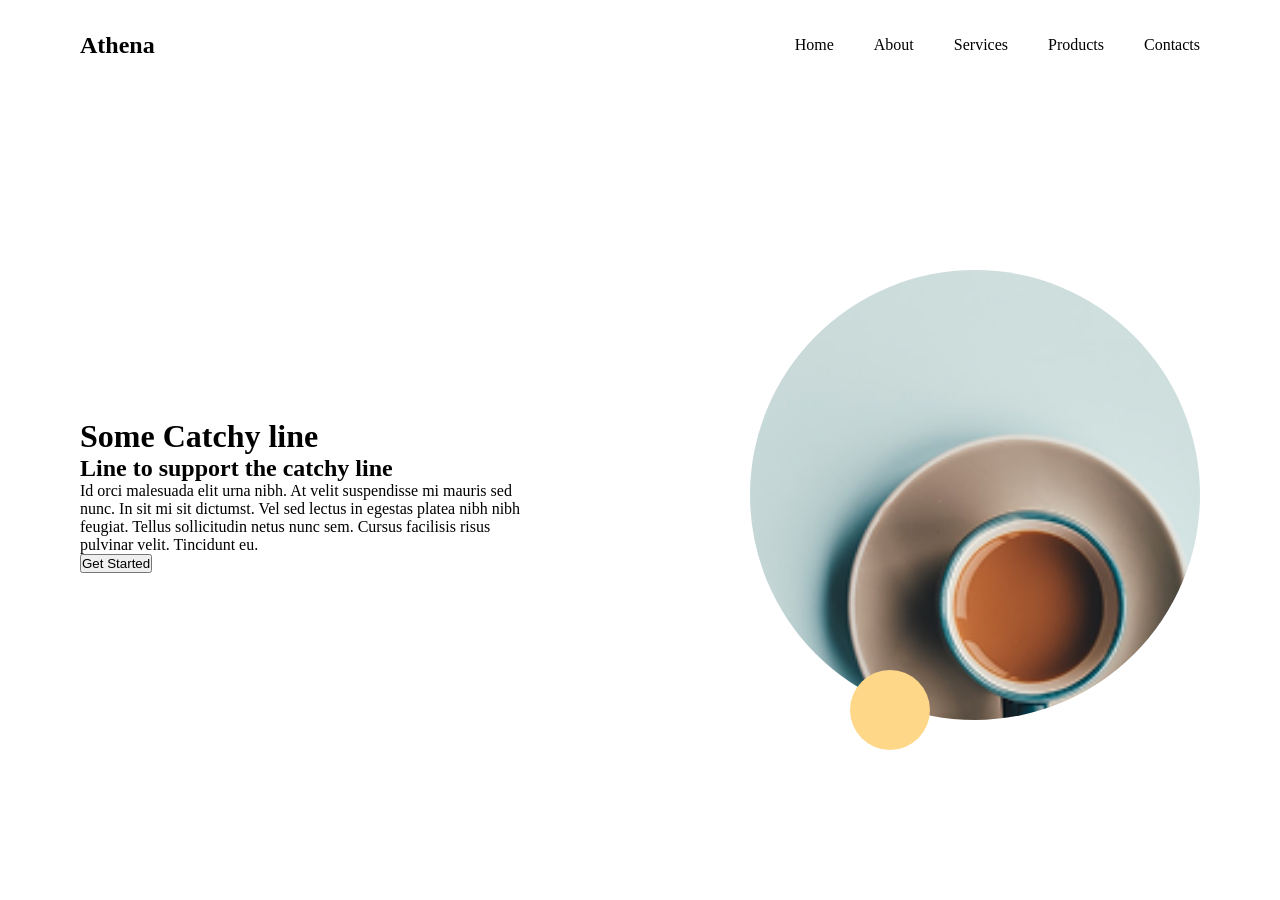
==== athena.html @ 3d7e08b1 "flex" ====
<!DOCTYPE html>
<html lang="en">
<head>
    <meta charset="UTF-8">
    <meta name="viewport" content="width=device-width, initial-scale=1.0">
    <title>Athena</title>
    <link rel="stylesheet" href="./athena.css">
</head>
<body>
    <nav>
        <h1>Athena</h1>
        <div class="nav-items">
            <div>Home</div>
            <div>About</div>
            <div>Services</div>
            <div>Products</div>
            <div>Contacts</div>
        </div>

    </nav>

    <div class="hero">
        <div class="textarea">
            <h1>Some Catchy line</h1>
            <h2>Line to support the catchy line</h2>
<p>
    Id orci malesuada elit urna nibh. At velit suspendisse mi mauris sed nunc. In sit mi sit dictumst. Vel sed lectus in egestas platea nibh nibh feugiat. Tellus sollicitudin netus nunc sem. Cursus facilisis risus pulvinar velit. Tincidunt eu.
</p>            <button>Get Started</button>
        </div>
        <div class="imgarea">
            <img src="./cuppp.png" alt="">
            <div class="yellow"></div>
        </div>
    
    </div>
    
</body>
</html>
---- athena.css ----
*{
    margin: 0;
    padding: 0;
    box-sizing: border-box; 
}

nav{
    display: flex;
    justify-content: space-between;
    padding: 20px 80px;
    height: 10vh;
    align-items: center;
}
.nav-items{
    display: flex;
    gap: 40px;
}
.hero{
    display: flex;
    justify-content: space-between;
    align-items: center;
    padding: 20px 80px;
    height: 90vh;
}
.hero .textarea{
    width: 40%;
}

.hero .imgarea{
  height: 450px;
  width: 450px;
  position: relative;
}
.imgarea img{
    height: 100%;
    width: 100%;
    object-fit: cover;
    border-radius: 50%;
}
.yellow{
    background-color: #FED789;
    height: 80px;
    width: 80px;
    border-radius: 50%;
    position: absolute;
    left: 100px;
  bottom: -30px;
}
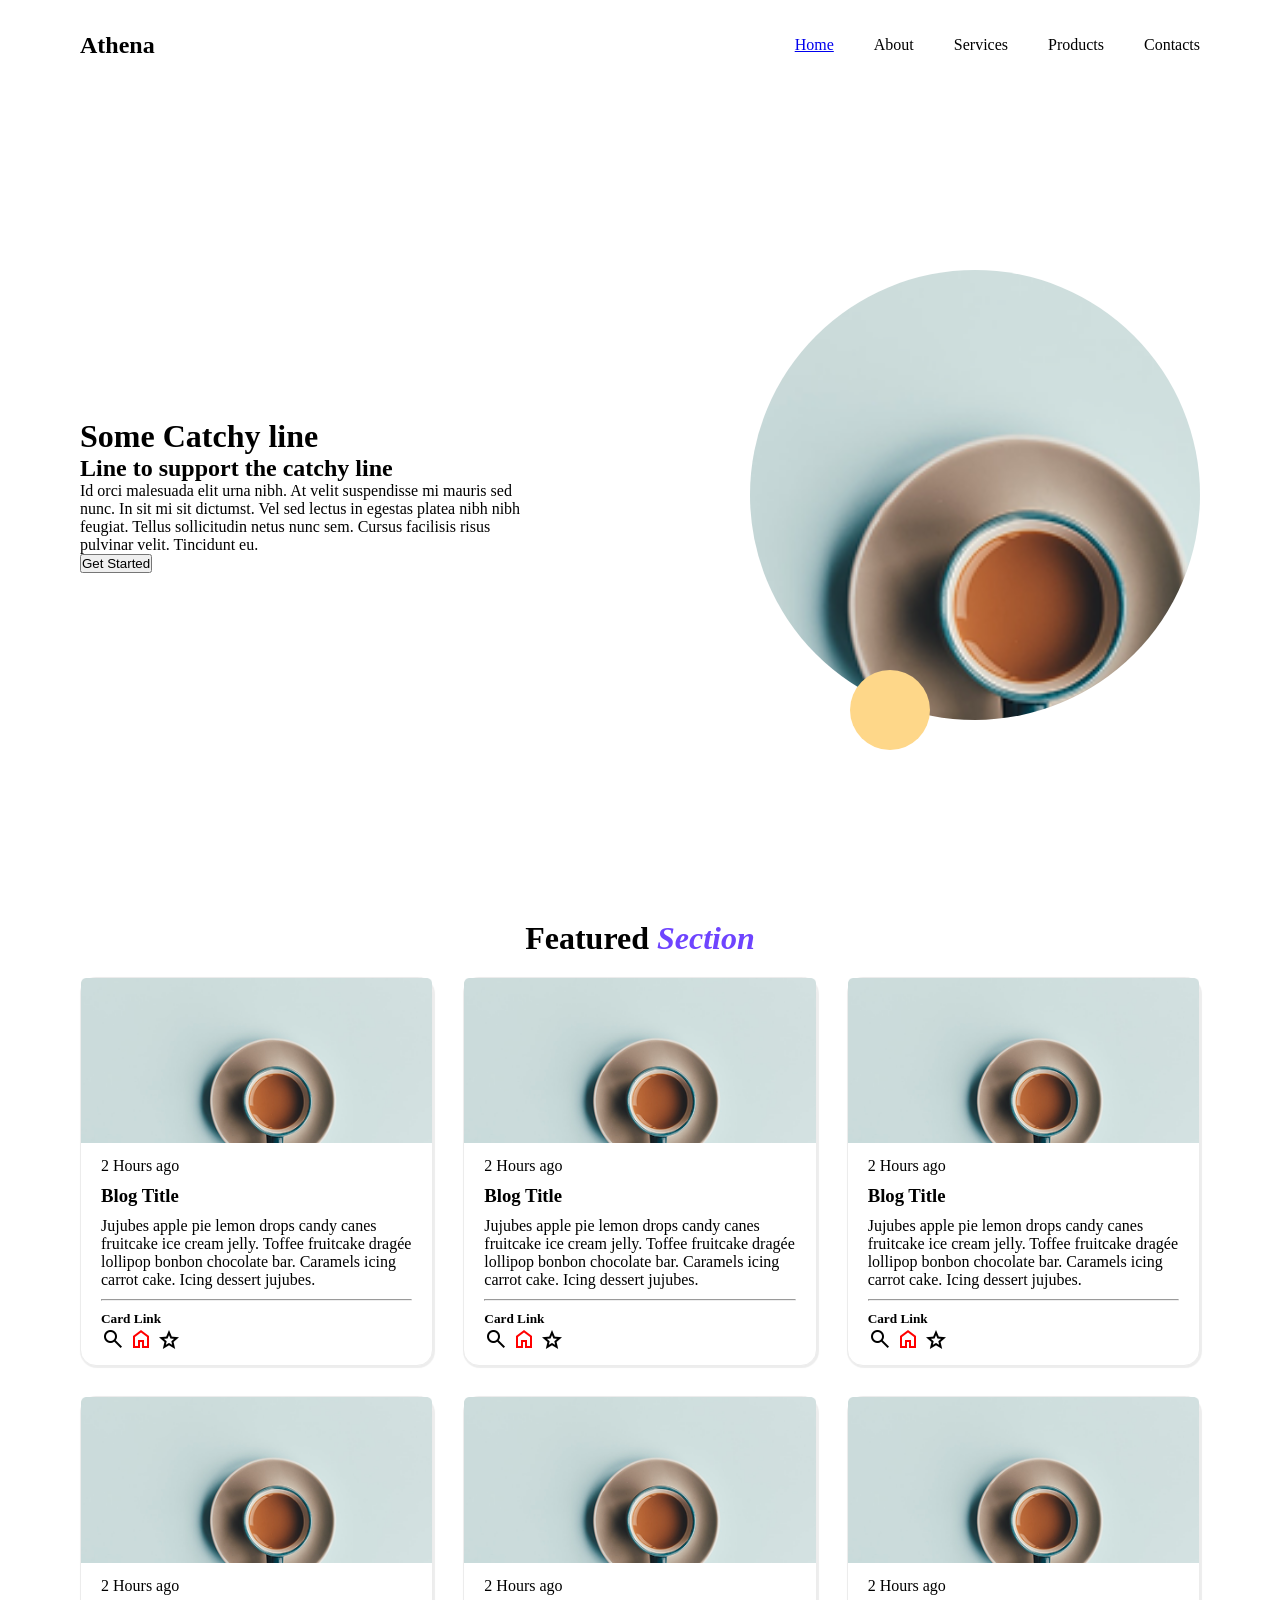
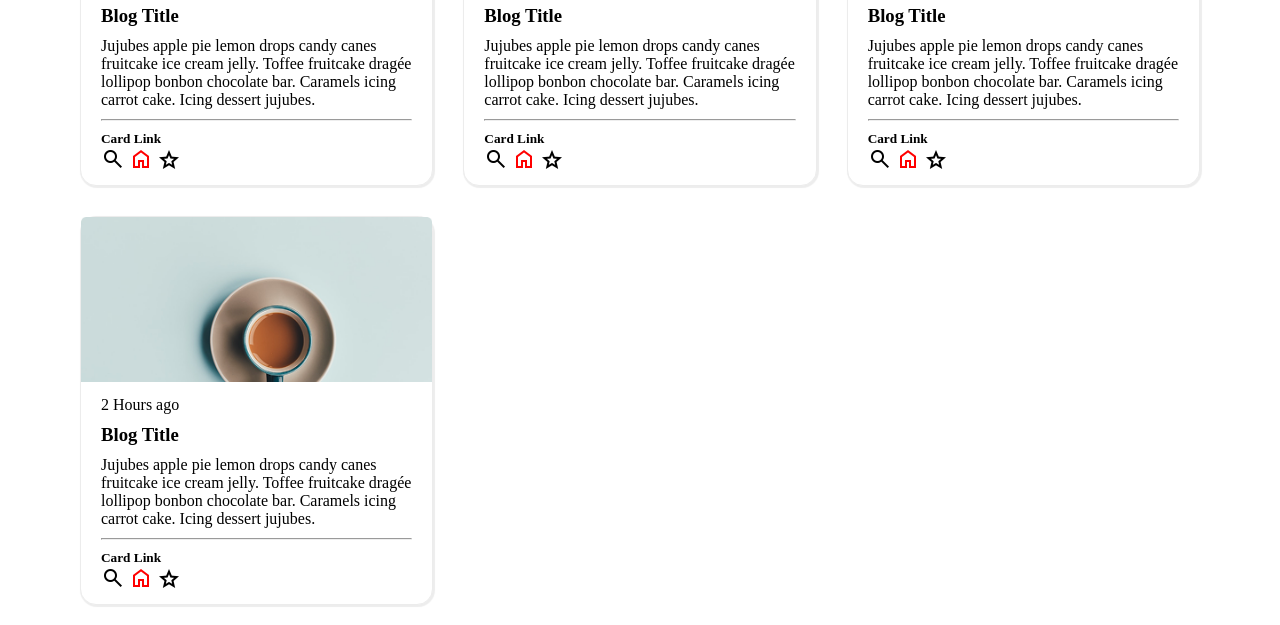
==== commit 65af73c2: "grid basics" ====
--- a/athena.html
+++ b/athena.html
@@ -5,12 +5,13 @@
     <meta name="viewport" content="width=device-width, initial-scale=1.0">
     <title>Athena</title>
     <link rel="stylesheet" href="./athena.css">
+     <link href="https://fonts.googleapis.com/css2?family=Material+Symbols+Outlined" rel="stylesheet" />
 </head>
 <body>
     <nav>
         <h1>Athena</h1>
         <div class="nav-items">
-            <div>Home</div>
+            <a href="flex.html" target="_blank">Home</a>
             <div>About</div>
             <div>Services</div>
             <div>Products</div>
@@ -33,6 +34,153 @@
         </div>
     
     </div>
+
+    <div class="featured">
+        <h1 style="text-align: center; margin-bottom: 20px;" >Featured <span style="font-style: italic; color: #6E44FF;"> Section </span> </h1> 
+    
+<div class="cards">
+    <div class="card">
+    <img src="./cuppp.png" alt="">
+   <div class="content">
+     <p>2 Hours ago</p>
+    <h3>Blog Title</h3>
+    <p>Jujubes apple pie lemon drops candy canes fruitcake ice cream jelly. Toffee fruitcake dragée lollipop bonbon chocolate bar. Caramels icing carrot cake. Icing dessert jujubes.</p>
+    <hr>
+    <h5>Card Link</h5>
+    <span class="material-symbols-outlined">
+    search
+</span>
+<span  class="material-symbols-outlined icons">
+home
+</span>
+
+<span class="material-symbols-outlined">
+star
+</span>
+   </div>
+</div>
+<div class="card">
+    <img src="./cuppp.png" alt="">
+   <div class="content">
+     <p>2 Hours ago</p>
+    <h3>Blog Title</h3>
+    <p>Jujubes apple pie lemon drops candy canes fruitcake ice cream jelly. Toffee fruitcake dragée lollipop bonbon chocolate bar. Caramels icing carrot cake. Icing dessert jujubes.</p>
+    <hr>
+    <h5>Card Link</h5>
+    <span class="material-symbols-outlined">
+    search
+</span>
+<span  class="material-symbols-outlined icons">
+home
+</span>
+
+<span class="material-symbols-outlined">
+star
+</span>
+   </div>
+</div>
+<div class="card">
+    <img src="./cuppp.png" alt="">
+   <div class="content">
+     <p>2 Hours ago</p>
+    <h3>Blog Title</h3>
+    <p>Jujubes apple pie lemon drops candy canes fruitcake ice cream jelly. Toffee fruitcake dragée lollipop bonbon chocolate bar. Caramels icing carrot cake. Icing dessert jujubes.</p>
+    <hr>
+    <h5>Card Link</h5>
+    <span class="material-symbols-outlined">
+    search
+</span>
+<span  class="material-symbols-outlined icons">
+home
+</span>
+
+<span class="material-symbols-outlined">
+star
+</span>
+   </div>
+</div>
+<div class="card">
+    <img src="./cuppp.png" alt="">
+   <div class="content">
+     <p>2 Hours ago</p>
+    <h3>Blog Title</h3>
+    <p>Jujubes apple pie lemon drops candy canes fruitcake ice cream jelly. Toffee fruitcake dragée lollipop bonbon chocolate bar. Caramels icing carrot cake. Icing dessert jujubes.</p>
+    <hr>
+    <h5>Card Link</h5>
+    <span class="material-symbols-outlined">
+    search
+</span>
+<span  class="material-symbols-outlined icons">
+home
+</span>
+
+<span class="material-symbols-outlined">
+star
+</span>
+   </div>
+</div>
+<div class="card">
+    <img src="./cuppp.png" alt="">
+   <div class="content">
+     <p>2 Hours ago</p>
+    <h3>Blog Title</h3>
+    <p>Jujubes apple pie lemon drops candy canes fruitcake ice cream jelly. Toffee fruitcake dragée lollipop bonbon chocolate bar. Caramels icing carrot cake. Icing dessert jujubes.</p>
+    <hr>
+    <h5>Card Link</h5>
+    <span class="material-symbols-outlined">
+    search
+</span>
+<span  class="material-symbols-outlined icons">
+home
+</span>
+
+<span class="material-symbols-outlined">
+star
+</span>
+   </div>
+</div>
+<div class="card">
+    <img src="./cuppp.png" alt="">
+   <div class="content">
+     <p>2 Hours ago</p>
+    <h3>Blog Title</h3>
+    <p>Jujubes apple pie lemon drops candy canes fruitcake ice cream jelly. Toffee fruitcake dragée lollipop bonbon chocolate bar. Caramels icing carrot cake. Icing dessert jujubes.</p>
+    <hr>
+    <h5>Card Link</h5>
+    <span class="material-symbols-outlined">
+    search
+</span>
+<span  class="material-symbols-outlined icons">
+home
+</span>
+
+<span class="material-symbols-outlined">
+star
+</span>
+   </div>
+</div>
+<div class="card">
+    <img src="./cuppp.png" alt="">
+   <div class="content">
+     <p>2 Hours ago</p>
+    <h3>Blog Title</h3>
+    <p>Jujubes apple pie lemon drops candy canes fruitcake ice cream jelly. Toffee fruitcake dragée lollipop bonbon chocolate bar. Caramels icing carrot cake. Icing dessert jujubes.</p>
+    <hr>
+    <h5>Card Link</h5>
+    <span class="material-symbols-outlined">
+    search
+</span>
+<span  class="material-symbols-outlined icons">
+home
+</span>
+
+<span class="material-symbols-outlined">
+star
+</span>
+   </div>
+</div>
+</div>
+    </div>
     
 </body>
 </html>
--- a/athena.css
+++ b/athena.css
@@ -46,3 +46,50 @@
     left: 100px;
   bottom: -30px;
 }
+
+
+
+.card{
+    /* width: 400px; */
+    background-color: white;
+    /* color: blue; */
+    border: 1px solid #ECECEC;
+    border-radius: 16px;
+    box-shadow: 1px 1px 1px 1px #EDEDED;
+}
+ 
+   .card img{
+  width: 100%;
+}
+
+
+ .content{
+    padding: 10px 20px;
+ }
+
+ .card h3{
+    margin: 10px 0;
+ }
+
+
+ hr{
+    margin: 10px 0;
+
+ }
+
+ .icons{
+   color: red;
+   font-size: 2px;
+ }
+ 
+ .featured{
+    padding: 20px 80px;
+ }
+
+ .cards{
+    display: grid;
+    /* justify-content: space-between; */
+    grid-template-columns: repeat(3,1fr) ;
+    grid-template-rows: 1fr 1fr;
+    gap: 30px;
+ }
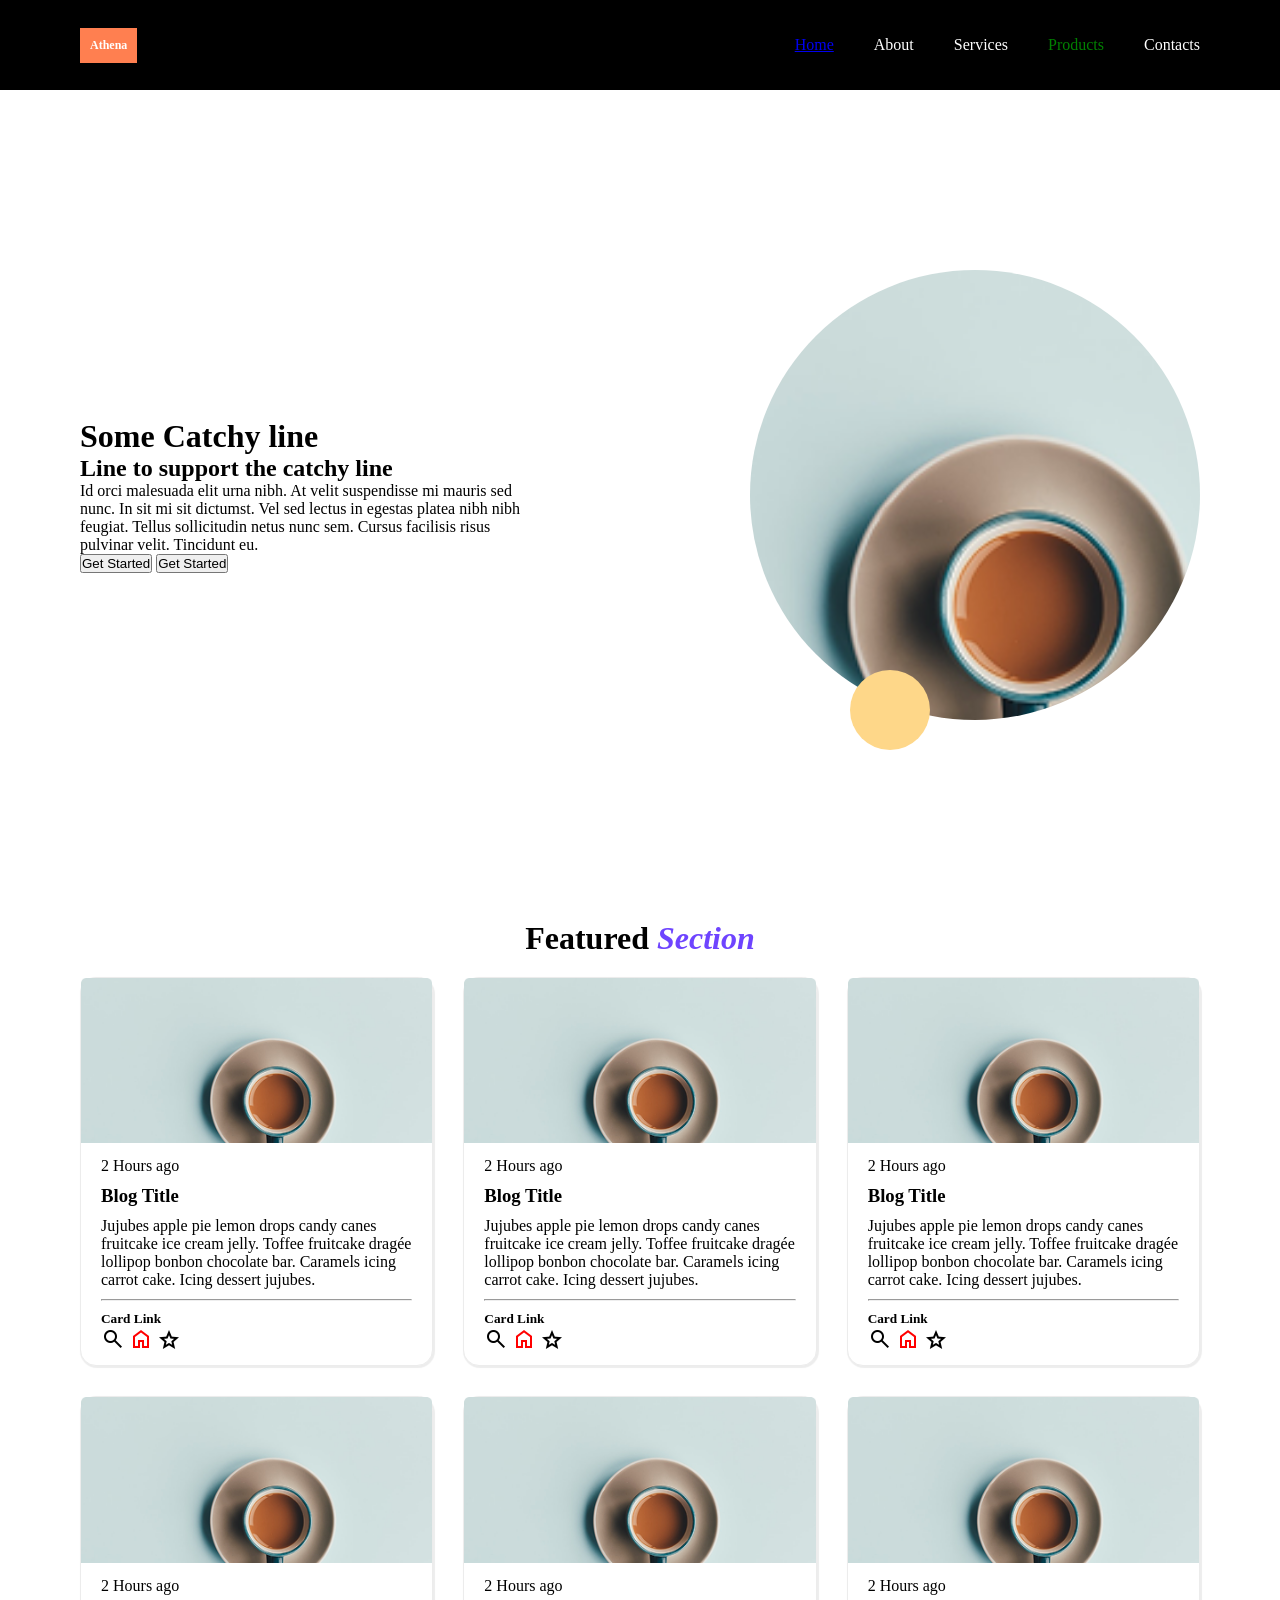
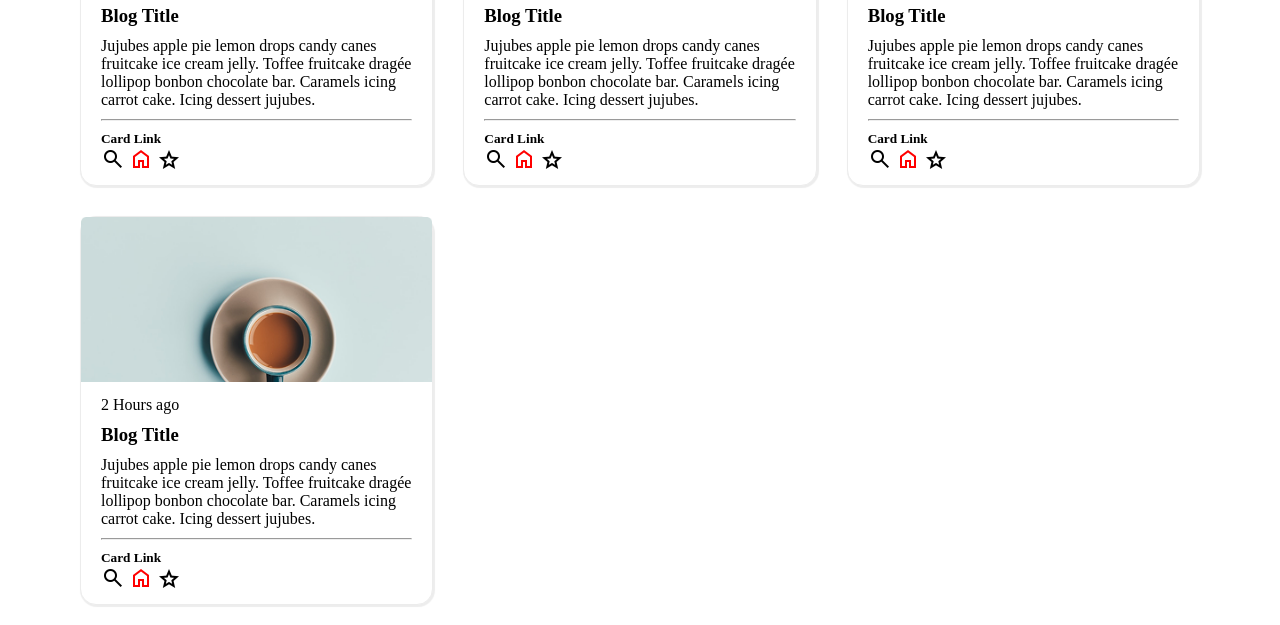
==== commit 462d4c7a: "dom practice" ====
--- a/athena.html
+++ b/athena.html
@@ -8,17 +8,24 @@
      <link href="https://fonts.googleapis.com/css2?family=Material+Symbols+Outlined" rel="stylesheet" />
 </head>
 <body>
-    <nav>
-        <h1>Athena</h1>
+    <nav id="navid">
+        <h1 id="btn">Athena</h1>
         <div class="nav-items">
             <a href="flex.html" target="_blank">Home</a>
             <div>About</div>
             <div>Services</div>
-            <div>Products</div>
+            <div id="prod">Products</div>
             <div>Contacts</div>
         </div>
 
     </nav>
+
+  <div class="menu">
+    <h1>Athena</h1>
+      <span class="material-symbols-outlined">
+menu
+</span>
+  </div>
 
     <div class="hero">
         <div class="textarea">
@@ -26,7 +33,9 @@
             <h2>Line to support the catchy line</h2>
 <p>
     Id orci malesuada elit urna nibh. At velit suspendisse mi mauris sed nunc. In sit mi sit dictumst. Vel sed lectus in egestas platea nibh nibh feugiat. Tellus sollicitudin netus nunc sem. Cursus facilisis risus pulvinar velit. Tincidunt eu.
-</p>            <button>Get Started</button>
+</p>          
+  <button id="btn">Get Started</button>
+  <button id="btn">Get Started</button>
         </div>
         <div class="imgarea">
             <img src="./cuppp.png" alt="">
@@ -181,6 +190,11 @@
 </div>
 </div>
     </div>
+
+
+    <script src="./javascript/dom.js">
+       
+    </script>
     
 </body>
 </html>
--- a/athena.css
+++ b/athena.css
@@ -31,6 +31,19 @@
   width: 450px;
   position: relative;
 }
+
+.cards{
+    display: grid;
+    /* justify-content: space-between; */
+    grid-template-columns: repeat(3,1fr) ;
+    grid-template-rows: 1fr 1fr;
+    gap: 30px;
+ }
+
+
+
+
+
 .imgarea img{
     height: 100%;
     width: 100%;
@@ -46,8 +59,14 @@
     left: 100px;
   bottom: -30px;
 }
+.nav-items div ,.nav-items a{
+transition: all 2s ease-in-out;
+}
 
-
+.nav-items div:hover,.nav-items a:hover {
+        background-color: black;
+        color: white;
+}
 
 .card{
     /* width: 400px; */
@@ -56,6 +75,14 @@
     border: 1px solid #ECECEC;
     border-radius: 16px;
     box-shadow: 1px 1px 1px 1px #EDEDED;
+    transition: all .7s ease-in-out;
+    cursor: pointer;
+}
+
+.card:hover {
+    transform: scale(1.05);
+    background-color: black;
+    color: white;
 }
  
    .card img{
@@ -86,10 +113,69 @@
     padding: 20px 80px;
  }
 
- .cards{
-    display: grid;
-    /* justify-content: space-between; */
-    grid-template-columns: repeat(3,1fr) ;
-    grid-template-rows: 1fr 1fr;
-    gap: 30px;
- }+ 
+
+
+ /* @media (min-width :425px) {
+    body{
+        background-color: black;
+        color: white;
+    }
+ }
+
+ @media (min-width: 425px ) and (max-width:768px) {
+      body{
+        background-color: blue; 
+         color: white; 
+    }
+ }
+
+ @media (width>768px) {
+    body{
+        background-color: green;
+    }
+ } */
+
+ .menu{
+    display: none;
+ }
+
+@media screen and (min-width:600px) and (max-width:1024px) {
+    .cards{
+    grid-template-columns: 1fr 1fr;
+}
+}
+ @media (max-width:768px) {
+.hero .textarea {
+    width: 100%;
+}
+
+.hero{
+    flex-direction: column;
+    gap: 32px;
+    padding: 24px 40px;
+}
+.hero .imgarea{
+    width: 350px;
+}
+.cards{
+    grid-template-columns: 1fr;
+}
+
+.featured{
+    padding: 24px 40px;
+}
+
+nav{
+    display: none;
+}
+.menu{
+    display: flex;
+    justify-content: space-between;
+    align-items: center;
+    padding: 10px 40px;
+}
+}
+
+
+
